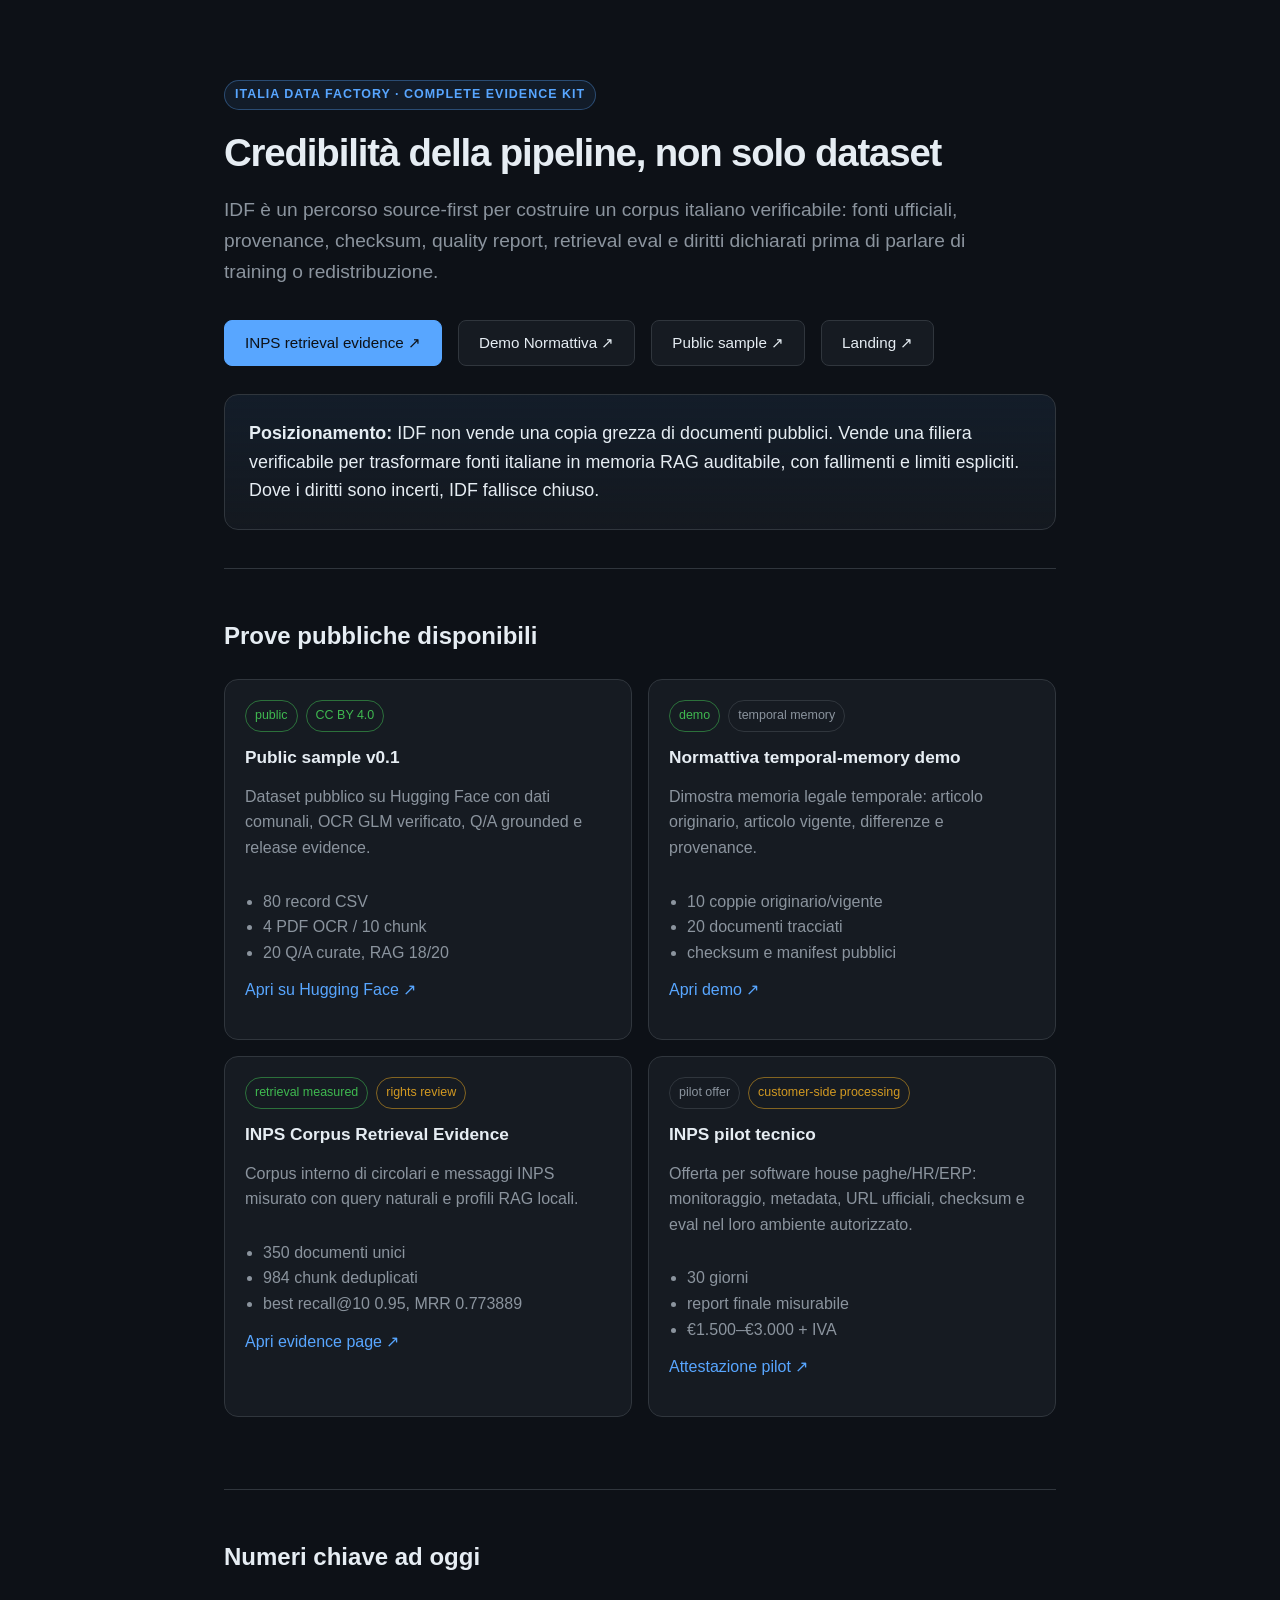
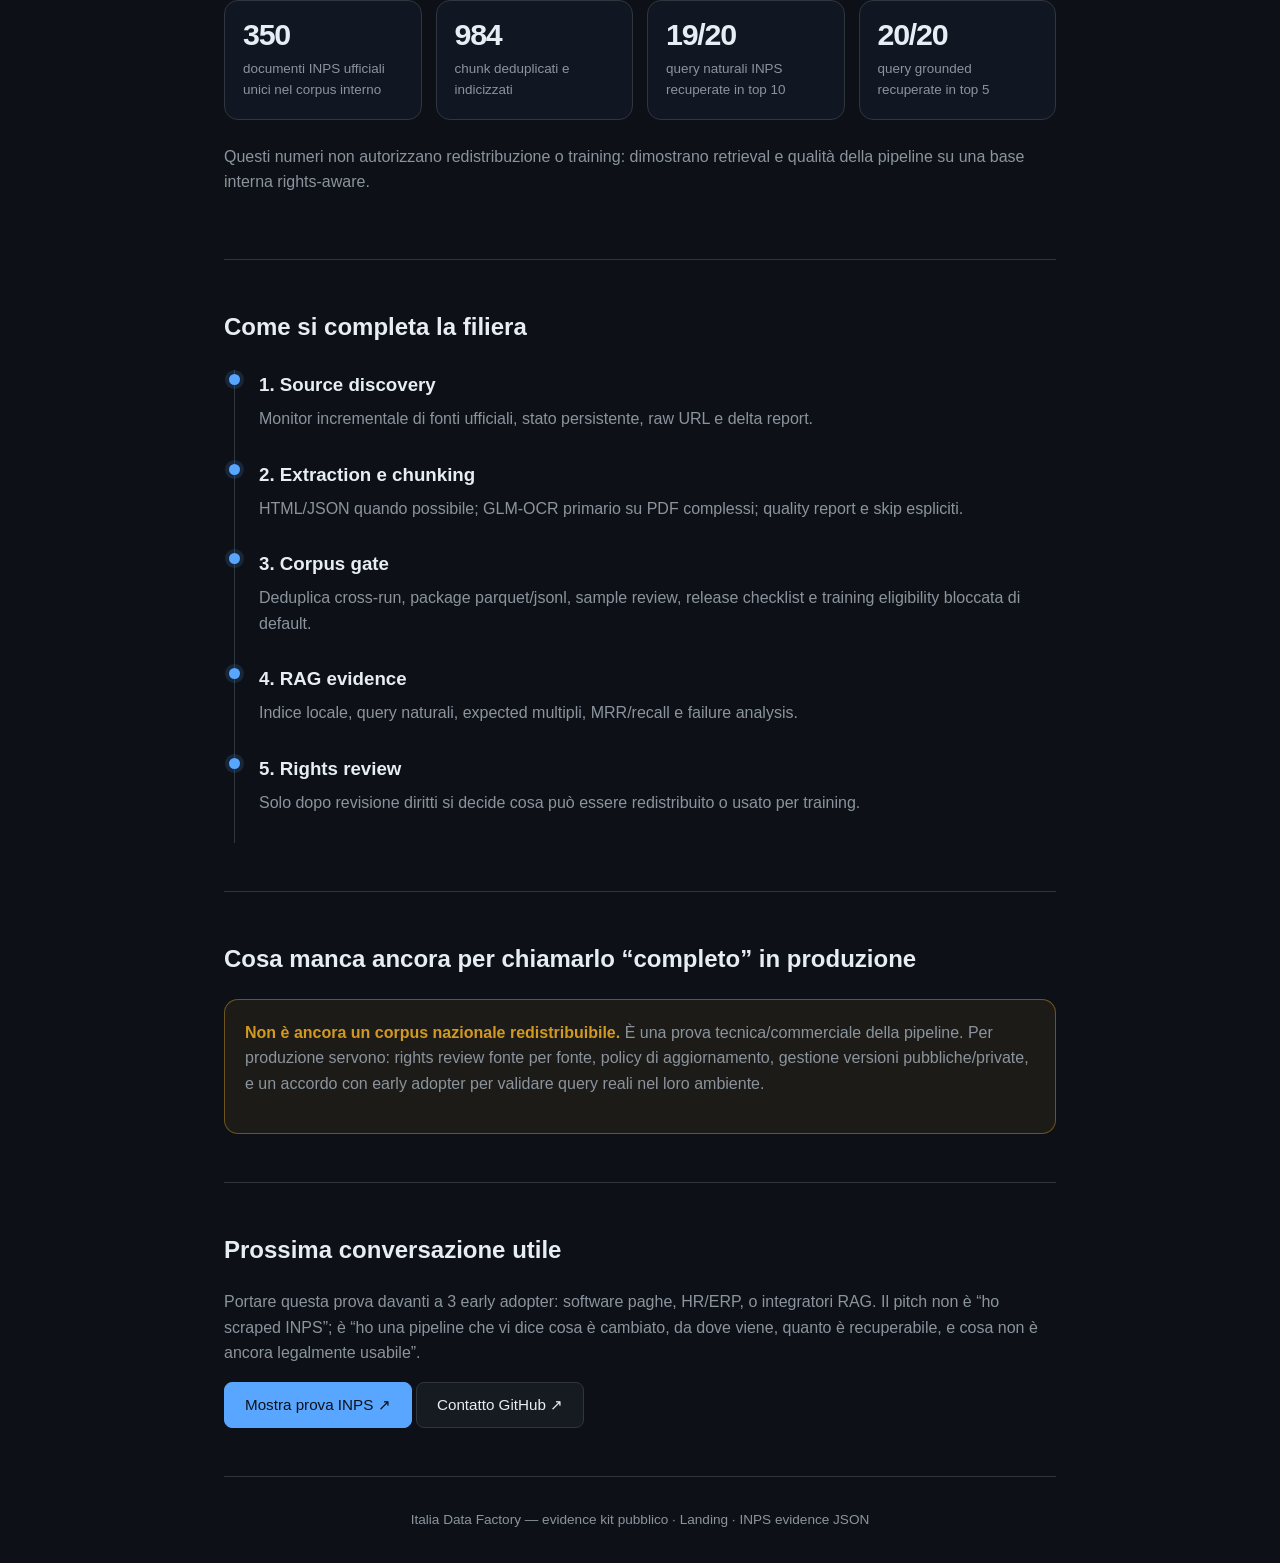
==== evidence-kit.html @ 3e31ec1d "Add complete IDF evidence kit" ====
<!DOCTYPE html>
<html lang="it">
<head>
  <meta charset="UTF-8">
  <meta name="viewport" content="width=device-width, initial-scale=1.0">
  <title>IDF — Evidence Kit</title>
  <meta name="description" content="Evidence kit pubblico di Italia Data Factory: public sample, demo Normattiva, corpus INPS retrieval, diritti e pilot commerciale.">
  <link rel="icon" href="logo.png">
  <link rel="stylesheet" href="assets/style.css">
  <style>
    .hero { text-align: left; padding-bottom: 38px; }
    .hero img { display: none; }
    .hero .tagline { margin-left: 0; max-width: 790px; }
    .hero .links { justify-content: flex-start; }
    .eyebrow { color: var(--accent); font-weight: 750; letter-spacing: .08em; text-transform: uppercase; font-size: .78rem; margin-bottom: 12px; }
    .statement { font-size: 1.12rem; color: var(--text); background: linear-gradient(180deg, rgba(88,166,255,.08), rgba(22,27,34,.76)); border: 1px solid var(--border); border-radius: 14px; padding: 24px; margin-top: 28px; }
    .evidence-grid { display: grid; grid-template-columns: repeat(2, 1fr); gap: 16px; margin: 24px 0; }
    .evidence-card { background: var(--surface); border: 1px solid var(--border); border-radius: 14px; padding: 20px; display: flex; flex-direction: column; gap: 12px; }
    .evidence-card h3 { font-size: 1.08rem; margin: 0; }
    .evidence-card p, .evidence-card li { color: var(--text-muted); }
    .evidence-card ul { padding-left: 18px; margin: 0; }
    .evidence-card a { color: var(--accent); text-decoration: none; }
    .evidence-card a:hover { text-decoration: underline; }
    .pill-row { display: flex; gap: 8px; flex-wrap: wrap; }
    .pill { border: 1px solid var(--border); border-radius: 999px; padding: 5px 9px; color: var(--text-muted); font-size: .78rem; }
    .pill.good { border-color: rgba(63,185,80,.55); color: var(--green); }
    .pill.warn { border-color: rgba(210,153,34,.58); color: var(--orange); }
    .metric-band { display: grid; grid-template-columns: repeat(4, 1fr); gap: 14px; margin: 24px 0; }
    .mini-metric { border: 1px solid var(--border); border-radius: 14px; padding: 18px; background: #101722; }
    .mini-metric .value { font-size: 1.9rem; line-height: 1; color: var(--text); font-weight: 760; letter-spacing: -.04em; }
    .mini-metric .label { margin-top: 8px; color: var(--text-muted); font-size: .84rem; }
    .timeline { border-left: 1px solid var(--border); margin: 24px 0 0 10px; }
    .step { position: relative; padding: 0 0 28px 24px; }
    .step::before { content: ''; position: absolute; left: -6px; top: 4px; width: 11px; height: 11px; border-radius: 50%; background: var(--accent); box-shadow: 0 0 0 4px rgba(88,166,255,.14); }
    .step h3 { margin: 0 0 6px; }
    .step p { color: var(--text-muted); margin: 0; }
    .warning { background: rgba(210,153,34,.08); border: 1px solid rgba(210,153,34,.45); border-radius: 14px; padding: 20px; color: var(--text-muted); }
    .warning strong { color: var(--orange); }
    @media (max-width: 820px) { .evidence-grid, .metric-band { grid-template-columns: 1fr 1fr; } }
    @media (max-width: 560px) { .evidence-grid, .metric-band { grid-template-columns: 1fr; } }
  </style>
</head>
<body>
<div class="container">
  <header class="hero">
    <p class="eyebrow">Italia Data Factory · complete evidence kit</p>
    <h1>Credibilità della pipeline, non solo dataset</h1>
    <p class="tagline">IDF è un percorso source-first per costruire un corpus italiano verificabile: fonti ufficiali, provenance, checksum, quality report, retrieval eval e diritti dichiarati prima di parlare di training o redistribuzione.</p>
    <div class="links">
      <a class="btn btn-primary" href="inps-corpus-retrieval-evidence.html">INPS retrieval evidence ↗</a>
      <a class="btn" href="legal-memory-demo/">Demo Normattiva ↗</a>
      <a class="btn" href="https://huggingface.co/datasets/ceccofar/idf-v0.1-public-sample">Public sample ↗</a>
      <a class="btn" href="index.html">Landing ↗</a>
    </div>
    <div class="statement">
      <strong>Posizionamento:</strong> IDF non vende una copia grezza di documenti pubblici. Vende una filiera verificabile per trasformare fonti italiane in memoria RAG auditabile, con fallimenti e limiti espliciti. Dove i diritti sono incerti, IDF fallisce chiuso.
    </div>
  </header>

  <main>
    <section>
      <h2>Prove pubbliche disponibili</h2>
      <div class="evidence-grid">
        <article class="evidence-card">
          <div class="pill-row"><span class="pill good">public</span><span class="pill good">CC BY 4.0</span></div>
          <h3>Public sample v0.1</h3>
          <p>Dataset pubblico su Hugging Face con dati comunali, OCR GLM verificato, Q/A grounded e release evidence.</p>
          <ul>
            <li>80 record CSV</li>
            <li>4 PDF OCR / 10 chunk</li>
            <li>20 Q/A curate, RAG 18/20</li>
          </ul>
          <p><a href="https://huggingface.co/datasets/ceccofar/idf-v0.1-public-sample">Apri su Hugging Face ↗</a></p>
        </article>
        <article class="evidence-card">
          <div class="pill-row"><span class="pill good">demo</span><span class="pill">temporal memory</span></div>
          <h3>Normattiva temporal-memory demo</h3>
          <p>Dimostra memoria legale temporale: articolo originario, articolo vigente, differenze e provenance.</p>
          <ul>
            <li>10 coppie originario/vigente</li>
            <li>20 documenti tracciati</li>
            <li>checksum e manifest pubblici</li>
          </ul>
          <p><a href="legal-memory-demo/">Apri demo ↗</a></p>
        </article>
        <article class="evidence-card">
          <div class="pill-row"><span class="pill good">retrieval measured</span><span class="pill warn">rights review</span></div>
          <h3>INPS Corpus Retrieval Evidence</h3>
          <p>Corpus interno di circolari e messaggi INPS misurato con query naturali e profili RAG locali.</p>
          <ul>
            <li>350 documenti unici</li>
            <li>984 chunk deduplicati</li>
            <li>best recall@10 0.95, MRR 0.773889</li>
          </ul>
          <p><a href="inps-corpus-retrieval-evidence.html">Apri evidence page ↗</a></p>
        </article>
        <article class="evidence-card">
          <div class="pill-row"><span class="pill">pilot offer</span><span class="pill warn">customer-side processing</span></div>
          <h3>INPS pilot tecnico</h3>
          <p>Offerta per software house paghe/HR/ERP: monitoraggio, metadata, URL ufficiali, checksum e eval nel loro ambiente autorizzato.</p>
          <ul>
            <li>30 giorni</li>
            <li>report finale misurabile</li>
            <li>€1.500–€3.000 + IVA</li>
          </ul>
          <p><a href="inps-pilot-evidence.html">Attestazione pilot ↗</a></p>
        </article>
      </div>
    </section>

    <section>
      <h2>Numeri chiave ad oggi</h2>
      <div class="metric-band">
        <div class="mini-metric"><div class="value">350</div><div class="label">documenti INPS ufficiali unici nel corpus interno</div></div>
        <div class="mini-metric"><div class="value">984</div><div class="label">chunk deduplicati e indicizzati</div></div>
        <div class="mini-metric"><div class="value">19/20</div><div class="label">query naturali INPS recuperate in top 10</div></div>
        <div class="mini-metric"><div class="value">20/20</div><div class="label">query grounded recuperate in top 5</div></div>
      </div>
      <p class="small-note">Questi numeri non autorizzano redistribuzione o training: dimostrano retrieval e qualità della pipeline su una base interna rights-aware.</p>
    </section>

    <section>
      <h2>Come si completa la filiera</h2>
      <div class="timeline">
        <div class="step"><h3>1. Source discovery</h3><p>Monitor incrementale di fonti ufficiali, stato persistente, raw URL e delta report.</p></div>
        <div class="step"><h3>2. Extraction e chunking</h3><p>HTML/JSON quando possibile; GLM-OCR primario su PDF complessi; quality report e skip espliciti.</p></div>
        <div class="step"><h3>3. Corpus gate</h3><p>Deduplica cross-run, package parquet/jsonl, sample review, release checklist e training eligibility bloccata di default.</p></div>
        <div class="step"><h3>4. RAG evidence</h3><p>Indice locale, query naturali, expected multipli, MRR/recall e failure analysis.</p></div>
        <div class="step"><h3>5. Rights review</h3><p>Solo dopo revisione diritti si decide cosa può essere redistribuito o usato per training.</p></div>
      </div>
    </section>

    <section>
      <h2>Cosa manca ancora per chiamarlo “completo” in produzione</h2>
      <div class="warning">
        <p><strong>Non è ancora un corpus nazionale redistribuibile.</strong> È una prova tecnica/commerciale della pipeline. Per produzione servono: rights review fonte per fonte, policy di aggiornamento, gestione versioni pubbliche/private, e un accordo con early adopter per validare query reali nel loro ambiente.</p>
      </div>
    </section>

    <section>
      <h2>Prossima conversazione utile</h2>
      <p>Portare questa prova davanti a 3 early adopter: software paghe, HR/ERP, o integratori RAG. Il pitch non è “ho scraped INPS”; è “ho una pipeline che vi dice cosa è cambiato, da dove viene, quanto è recuperabile, e cosa non è ancora legalmente usabile”.</p>
      <div class="links">
        <a class="btn btn-primary" href="inps-corpus-retrieval-evidence.html">Mostra prova INPS ↗</a>
        <a class="btn" href="https://github.com/francescofaraone">Contatto GitHub ↗</a>
      </div>
    </section>
  </main>

  <footer>
    <p>Italia Data Factory — evidence kit pubblico · <a href="index.html">Landing</a> · <a href="inps-corpus-retrieval-evidence.json">INPS evidence JSON</a></p>
  </footer>
</div>
</body>
</html>
---- assets/style.css ----
:root {
  --bg: #0d1117;
  --surface: #161b22;
  --border: #30363d;
  --text: #e6edf3;
  --text-muted: #8b949e;
  --accent: #58a6ff;
  --accent-hover: #79c0ff;
  --green: #3fb950;
  --orange: #d29922;
  --radius: 8px;
  --max-width: 880px;
}

* { margin: 0; padding: 0; box-sizing: border-box; }

body {
  font-family: -apple-system, BlinkMacSystemFont, 'Segoe UI', Helvetica, Arial, sans-serif;
  background: var(--bg);
  color: var(--text);
  line-height: 1.6;
  -webkit-font-smoothing: antialiased;
}

.container {
  max-width: var(--max-width);
  margin: 0 auto;
  padding: 0 24px;
}

/* Hero */
.hero {
  padding: 80px 0 60px;
  text-align: center;
}

.hero img {
  width: 96px;
  height: 96px;
  border-radius: 50%;
  border: 2px solid var(--border);
  margin-bottom: 24px;
}

.hero h1 {
  font-size: 2.4rem;
  font-weight: 700;
  letter-spacing: -0.03em;
  margin-bottom: 12px;
}

.eyebrow {
  display: inline-block;
  margin-bottom: 12px;
  padding: 4px 10px;
  border: 1px solid rgba(88, 166, 255, 0.35);
  border-radius: 999px;
  color: var(--accent);
  background: rgba(88, 166, 255, 0.08);
  font-size: 0.78rem;
  font-weight: 700;
  letter-spacing: 0.08em;
  text-transform: uppercase;
}

.hero .tagline {
  font-size: 1.2rem;
  color: var(--text-muted);
  max-width: 620px;
  margin: 0 auto 32px;
}

.hero .links {
  display: flex;
  gap: 16px;
  justify-content: center;
  flex-wrap: wrap;
}

.btn {
  display: inline-flex;
  align-items: center;
  gap: 8px;
  padding: 10px 20px;
  border-radius: var(--radius);
  border: 1px solid var(--border);
  background: var(--surface);
  color: var(--text);
  text-decoration: none;
  font-size: 0.95rem;
  font-weight: 500;
  transition: border-color 0.2s, color 0.2s;
}

.btn:hover {
  border-color: var(--accent);
  color: var(--accent);
}

.btn-primary {
  background: var(--accent);
  color: #0d1117;
  border-color: var(--accent);
}

.btn-primary:hover {
  background: var(--accent-hover);
  color: #0d1117;
  border-color: var(--accent-hover);
}

/* Sections */
section {
  padding: 48px 0;
  border-top: 1px solid var(--border);
}

section h2 {
  font-size: 1.5rem;
  font-weight: 600;
  margin-bottom: 20px;
}

section p {
  color: var(--text-muted);
  margin-bottom: 16px;
}

/* Problem */
.problem {
  background: var(--surface);
  border-radius: var(--radius);
  padding: 24px;
  margin-bottom: 16px;
}

.problem p {
  color: var(--text);
  margin-bottom: 0;
}

/* Numbers */
.metrics {
  display: grid;
  grid-template-columns: repeat(auto-fit, minmax(140px, 1fr));
  gap: 16px;
  margin: 24px 0;
}

.metric {
  background: var(--surface);
  border: 1px solid var(--border);
  border-radius: var(--radius);
  padding: 20px;
  text-align: center;
}

.metric .value {
  font-size: 1.8rem;
  font-weight: 700;
  color: var(--accent);
}

.metric .label {
  font-size: 0.85rem;
  color: var(--text-muted);
  margin-top: 4px;
}

/* Feature list */
.features {
  list-style: none;
  display: grid;
  gap: 12px;
}

.features li {
  background: var(--surface);
  border: 1px solid var(--border);
  border-radius: var(--radius);
  padding: 16px 20px;
  display: flex;
  align-items: flex-start;
  gap: 12px;
}

.features li::before {
  content: "\2713";
  color: var(--green);
  font-weight: 700;
  flex-shrink: 0;
}

/* Living source cards */
.source-grid {
  display: grid;
  grid-template-columns: repeat(auto-fit, minmax(260px, 1fr));
  gap: 16px;
  margin: 24px 0;
}

.source-card {
  position: relative;
  background: linear-gradient(180deg, rgba(88, 166, 255, 0.08), rgba(22, 27, 34, 0.95));
  border: 1px solid var(--border);
  border-radius: var(--radius);
  padding: 22px;
}

.source-card.ready {
  border-color: rgba(63, 185, 80, 0.45);
}

.source-card h3 {
  font-size: 1.05rem;
  margin: 8px 0 10px;
}

.source-card p {
  margin-bottom: 12px;
}

.source-card ul {
  margin-left: 18px;
  color: var(--text-muted);
  font-size: 0.9rem;
}

.source-card a {
  color: var(--accent);
  text-decoration: none;
}

.source-card a:hover {
  color: var(--accent-hover);
  text-decoration: underline;
}

.source-card .status {
  display: inline-block;
  padding: 3px 8px;
  border-radius: 999px;
  background: rgba(63, 185, 80, 0.13);
  color: var(--green);
  font-size: 0.72rem;
  font-weight: 700;
  text-transform: uppercase;
  letter-spacing: 0.06em;
}

.run-proof {
  background: var(--surface);
  border: 1px solid rgba(88, 166, 255, 0.35);
  border-radius: var(--radius);
  padding: 18px 20px;
  color: var(--text-muted);
}

.run-proof strong {
  color: var(--text);
}

/* Code block */
pre {
  background: var(--surface);
  border: 1px solid var(--border);
  border-radius: var(--radius);
  padding: 16px;
  overflow-x: auto;
  font-size: 0.85rem;
  margin: 16px 0;
}

code {
  font-family: 'SF Mono', 'Fira Code', 'Fira Mono', Menlo, Consolas, monospace;
  color: var(--text);
}

pre code { color: var(--text-muted); }

/* Targets */
.targets {
  display: grid;
  grid-template-columns: repeat(auto-fit, minmax(200px, 1fr));
  gap: 12px;
}

.target-card {
  background: var(--surface);
  border: 1px solid var(--border);
  border-radius: var(--radius);
  padding: 16px;
  font-size: 0.9rem;
  color: var(--text-muted);
}

.target-card strong {
  color: var(--text);
  display: block;
  margin-bottom: 4px;
}

/* Contact */
.contact {
  text-align: center;
  padding: 60px 0;
}

.contact .message {
  font-size: 1.1rem;
  color: var(--text);
  max-width: 580px;
  margin: 0 auto 24px;
  line-height: 1.7;
}

footer {
  border-top: 1px solid var(--border);
  padding: 32px 0;
  text-align: center;
  color: var(--text-muted);
  font-size: 0.85rem;
}

footer a {
  color: var(--text-muted);
  text-decoration: none;
}

footer a:hover { color: var(--accent); }

@media (max-width: 640px) {
  .hero h1 { font-size: 1.8rem; }
  .hero .tagline { font-size: 1rem; }
  .metrics { grid-template-columns: repeat(2, 1fr); }
}
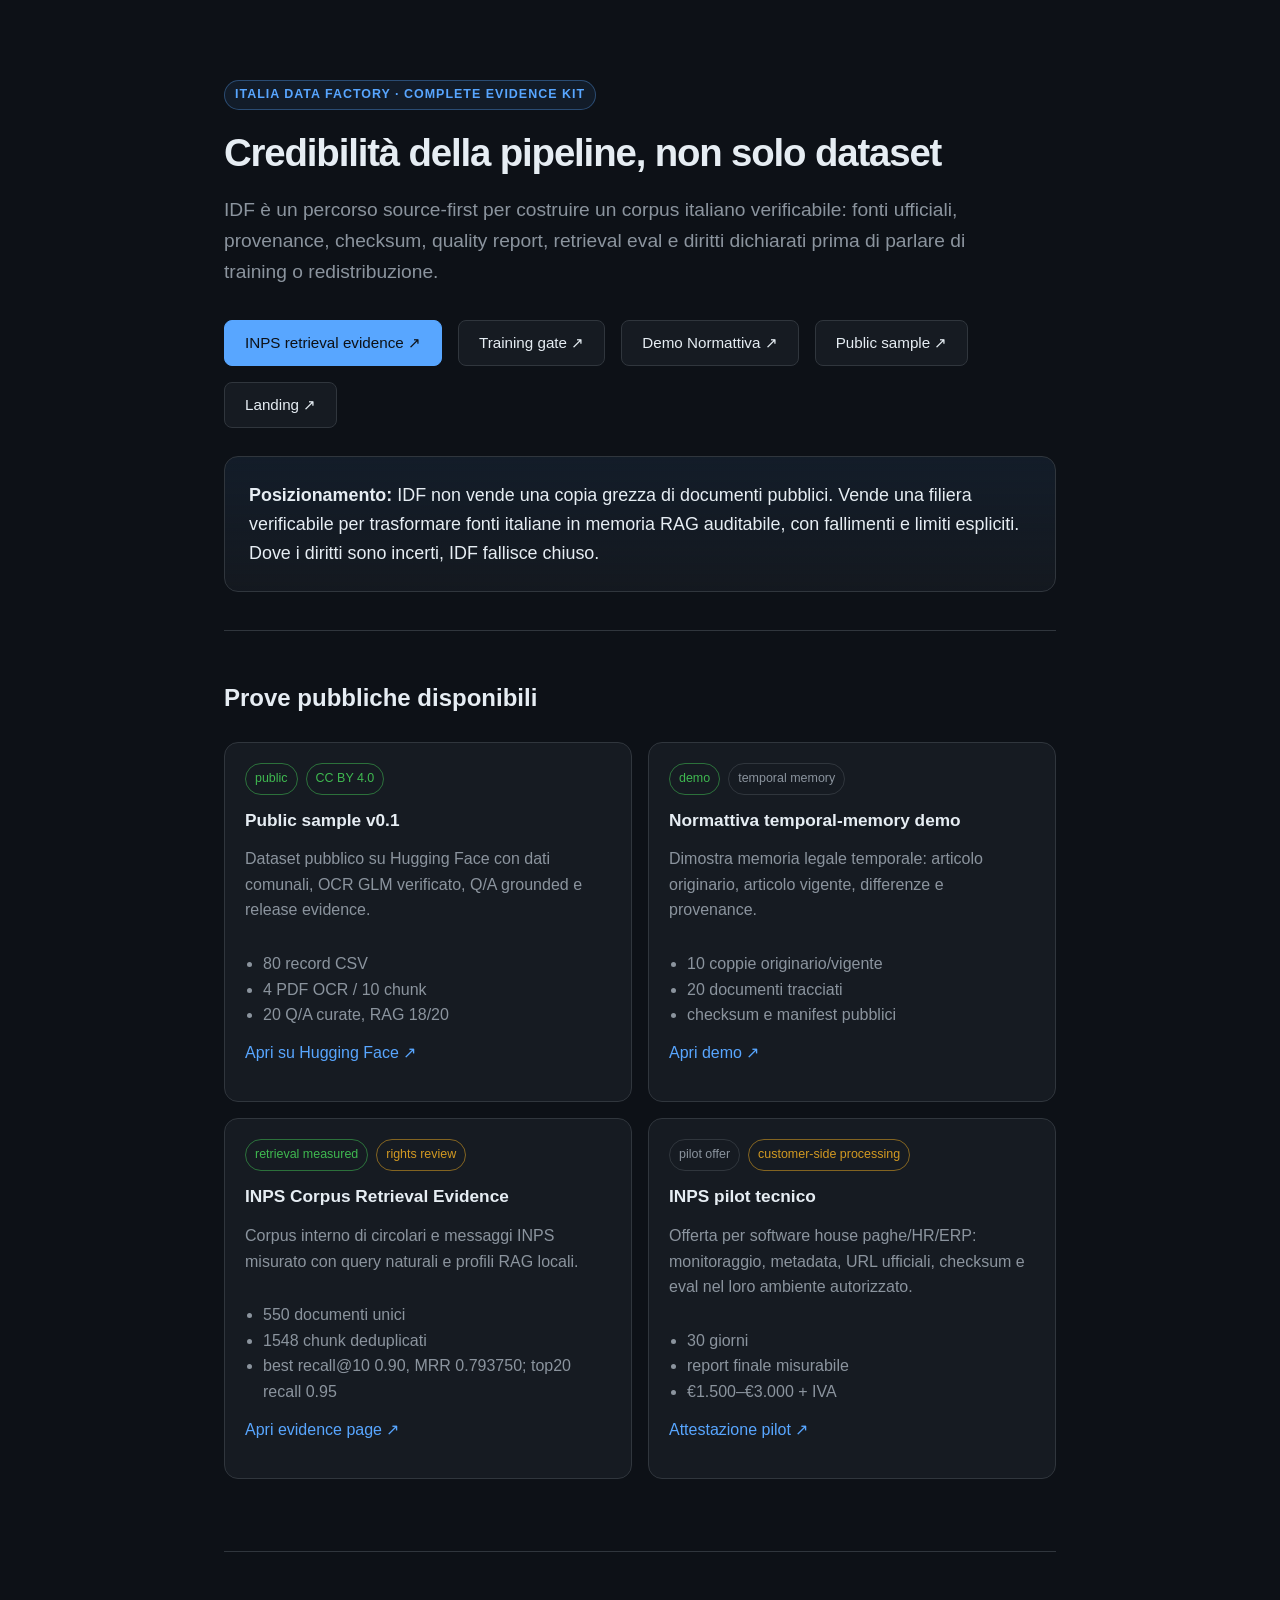
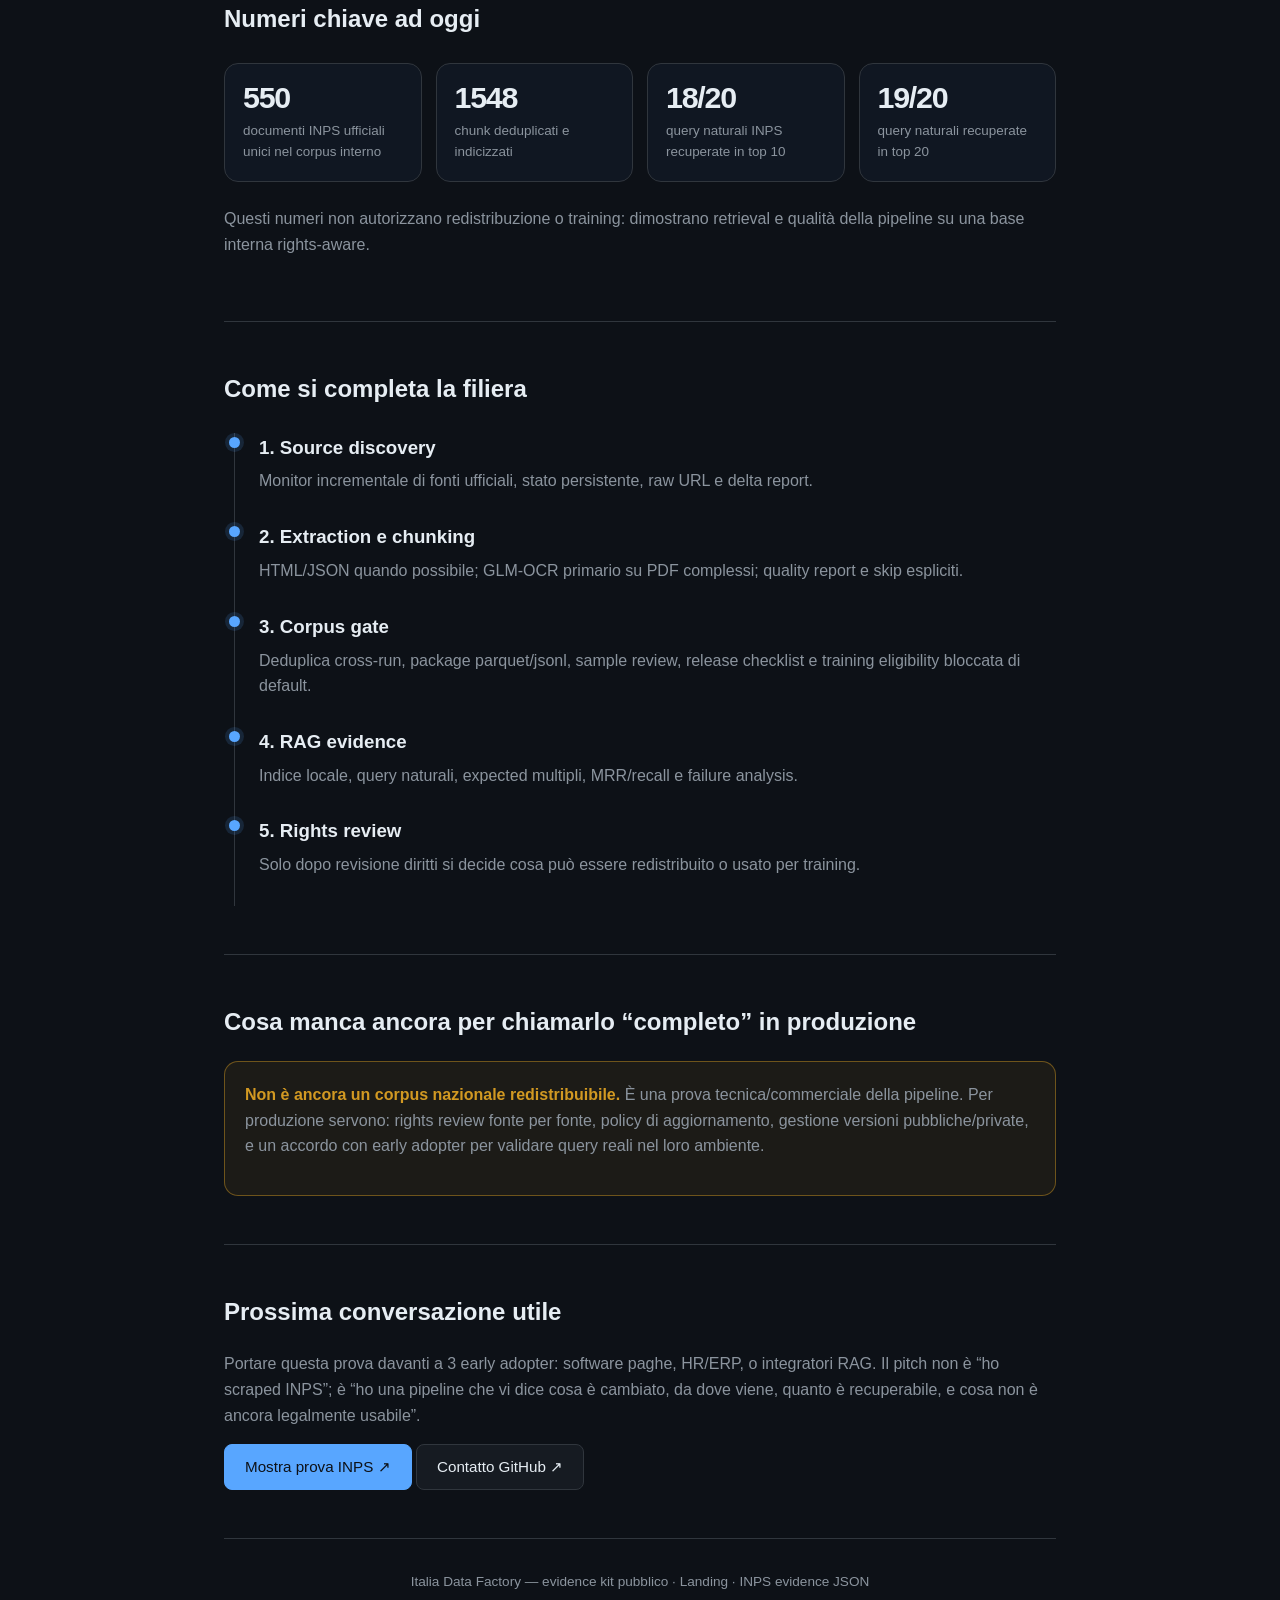
==== commit 5b02cb80: "Update INPS evidence to p50 corpus" ====
--- a/evidence-kit.html
+++ b/evidence-kit.html
@@ -48,6 +48,7 @@
     <p class="tagline">IDF è un percorso source-first per costruire un corpus italiano verificabile: fonti ufficiali, provenance, checksum, quality report, retrieval eval e diritti dichiarati prima di parlare di training o redistribuzione.</p>
     <div class="links">
       <a class="btn btn-primary" href="inps-corpus-retrieval-evidence.html">INPS retrieval evidence ↗</a>
+      <a class="btn" href="training-readiness.html">Training gate ↗</a>
       <a class="btn" href="legal-memory-demo/">Demo Normattiva ↗</a>
       <a class="btn" href="https://huggingface.co/datasets/ceccofar/idf-v0.1-public-sample">Public sample ↗</a>
       <a class="btn" href="index.html">Landing ↗</a>
@@ -88,9 +89,9 @@
           <h3>INPS Corpus Retrieval Evidence</h3>
           <p>Corpus interno di circolari e messaggi INPS misurato con query naturali e profili RAG locali.</p>
           <ul>
-            <li>350 documenti unici</li>
-            <li>984 chunk deduplicati</li>
-            <li>best recall@10 0.95, MRR 0.773889</li>
+            <li>550 documenti unici</li>
+            <li>1548 chunk deduplicati</li>
+            <li>best recall@10 0.90, MRR 0.793750; top20 recall 0.95</li>
           </ul>
           <p><a href="inps-corpus-retrieval-evidence.html">Apri evidence page ↗</a></p>
         </article>
@@ -111,10 +112,10 @@
     <section>
       <h2>Numeri chiave ad oggi</h2>
       <div class="metric-band">
-        <div class="mini-metric"><div class="value">350</div><div class="label">documenti INPS ufficiali unici nel corpus interno</div></div>
-        <div class="mini-metric"><div class="value">984</div><div class="label">chunk deduplicati e indicizzati</div></div>
-        <div class="mini-metric"><div class="value">19/20</div><div class="label">query naturali INPS recuperate in top 10</div></div>
-        <div class="mini-metric"><div class="value">20/20</div><div class="label">query grounded recuperate in top 5</div></div>
+        <div class="mini-metric"><div class="value">550</div><div class="label">documenti INPS ufficiali unici nel corpus interno</div></div>
+        <div class="mini-metric"><div class="value">1548</div><div class="label">chunk deduplicati e indicizzati</div></div>
+        <div class="mini-metric"><div class="value">18/20</div><div class="label">query naturali INPS recuperate in top 10</div></div>
+        <div class="mini-metric"><div class="value">19/20</div><div class="label">query naturali recuperate in top 20</div></div>
       </div>
       <p class="small-note">Questi numeri non autorizzano redistribuzione o training: dimostrano retrieval e qualità della pipeline su una base interna rights-aware.</p>
     </section>
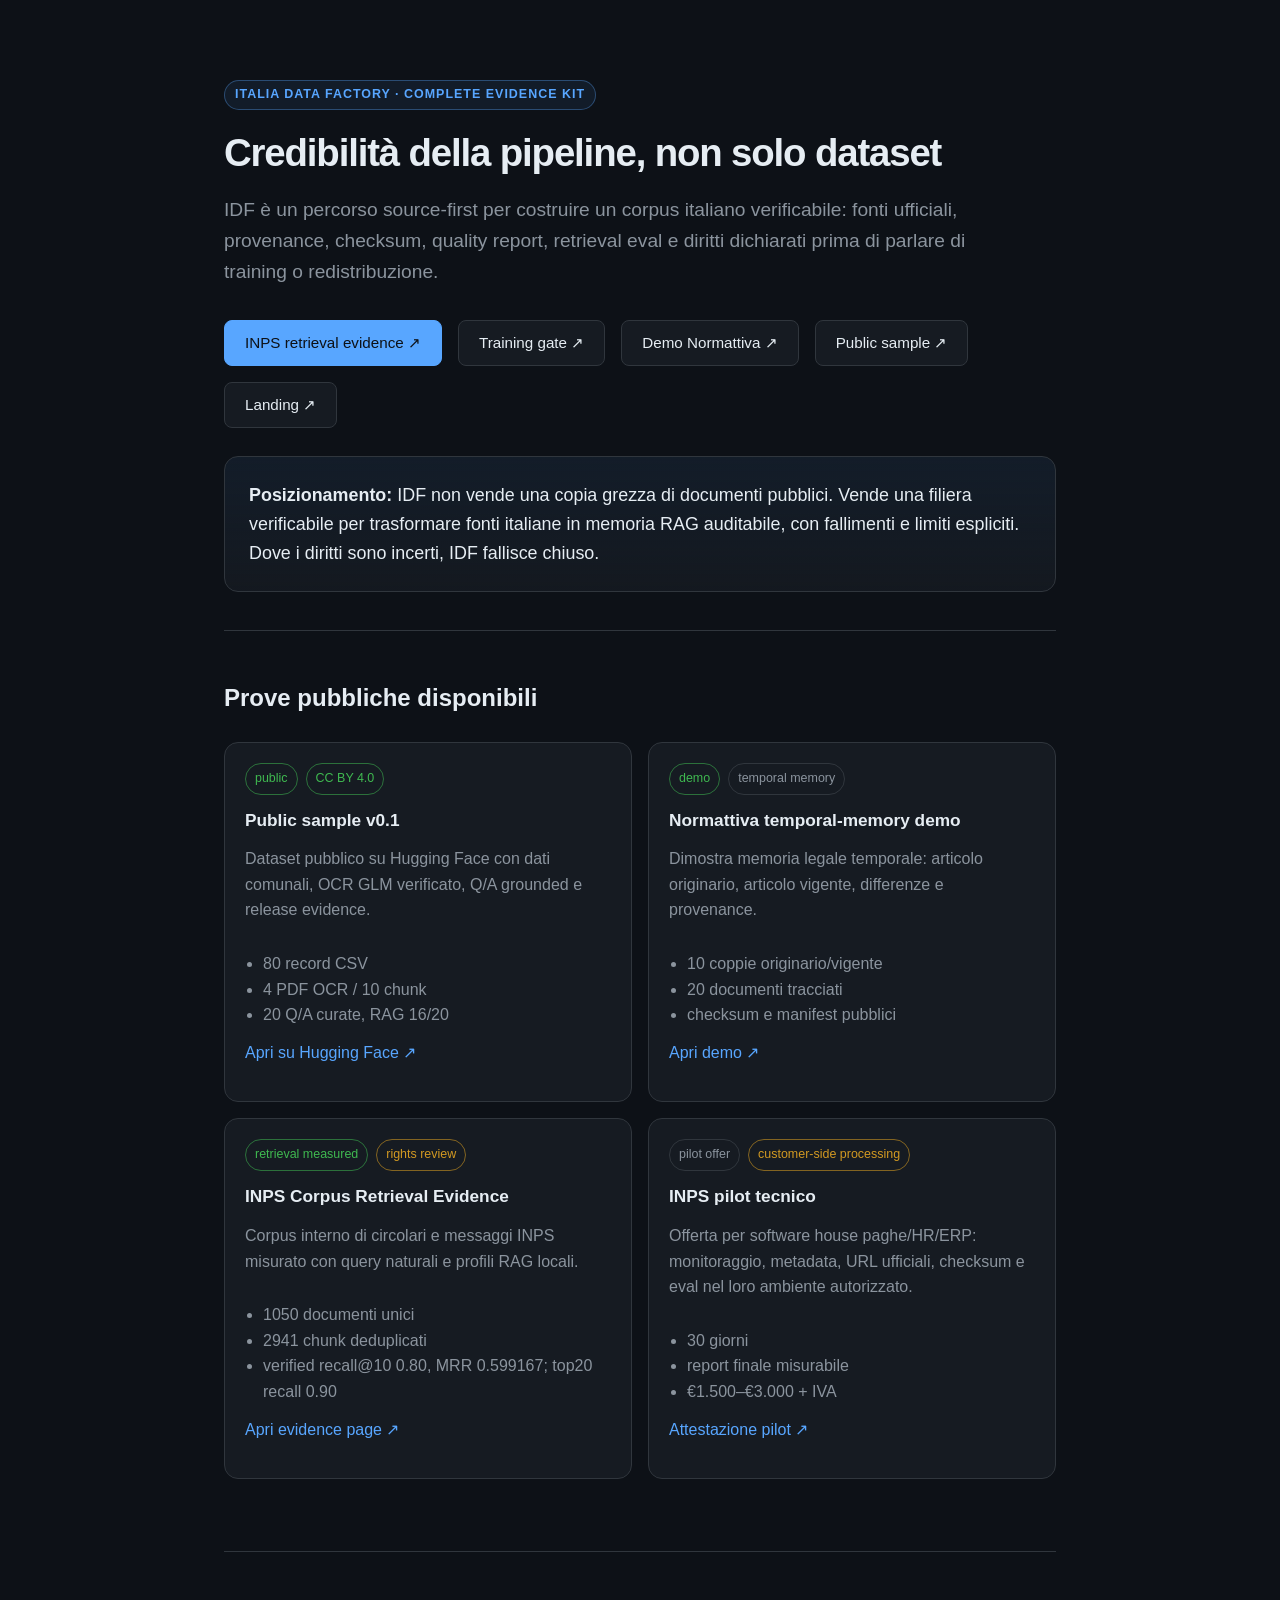
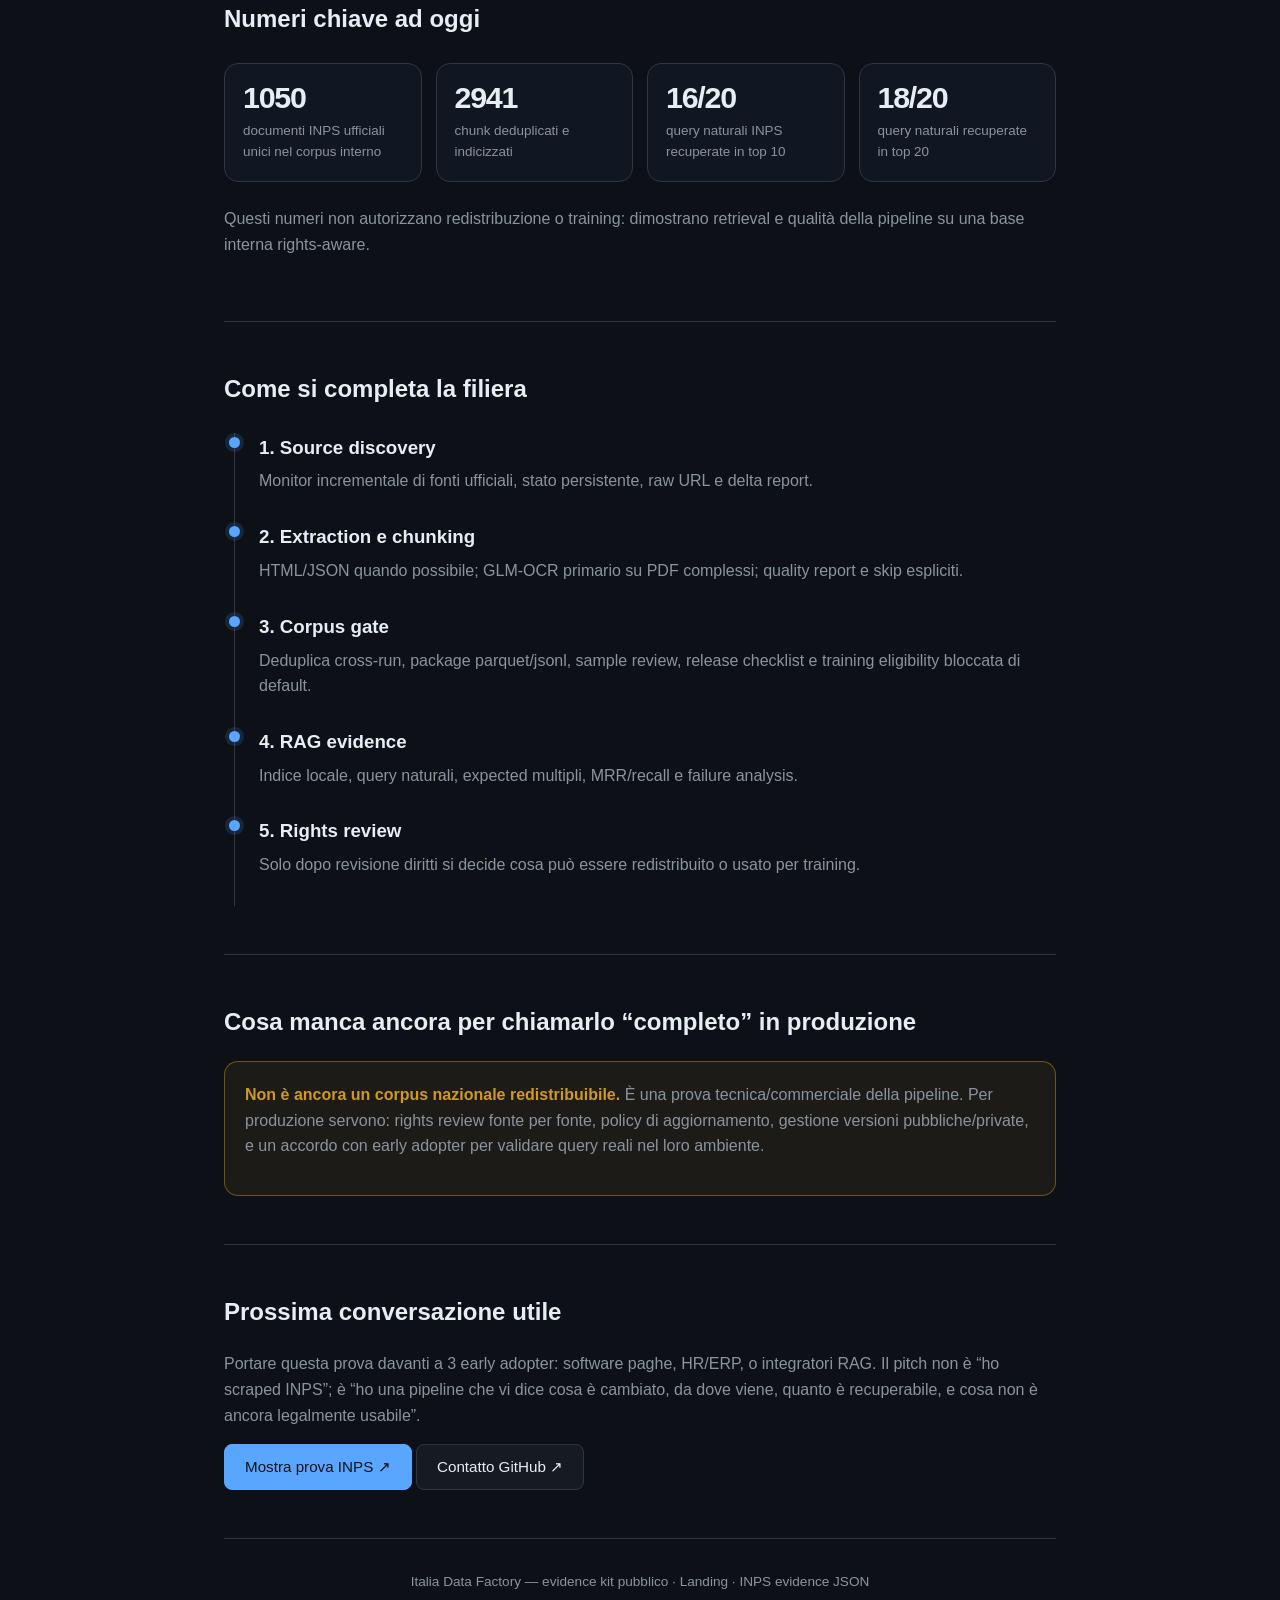
==== commit 8f1454a7: "Update public evidence to p100 corpus" ====
--- a/evidence-kit.html
+++ b/evidence-kit.html
@@ -69,7 +69,7 @@
           <ul>
             <li>80 record CSV</li>
             <li>4 PDF OCR / 10 chunk</li>
-            <li>20 Q/A curate, RAG 18/20</li>
+            <li>20 Q/A curate, RAG 16/20</li>
           </ul>
           <p><a href="https://huggingface.co/datasets/ceccofar/idf-v0.1-public-sample">Apri su Hugging Face ↗</a></p>
         </article>
@@ -89,9 +89,9 @@
           <h3>INPS Corpus Retrieval Evidence</h3>
           <p>Corpus interno di circolari e messaggi INPS misurato con query naturali e profili RAG locali.</p>
           <ul>
-            <li>550 documenti unici</li>
-            <li>1548 chunk deduplicati</li>
-            <li>best recall@10 0.90, MRR 0.793750; top20 recall 0.95</li>
+            <li>1050 documenti unici</li>
+            <li>2941 chunk deduplicati</li>
+            <li>verified recall@10 0.80, MRR 0.599167; top20 recall 0.90</li>
           </ul>
           <p><a href="inps-corpus-retrieval-evidence.html">Apri evidence page ↗</a></p>
         </article>
@@ -112,10 +112,10 @@
     <section>
       <h2>Numeri chiave ad oggi</h2>
       <div class="metric-band">
-        <div class="mini-metric"><div class="value">550</div><div class="label">documenti INPS ufficiali unici nel corpus interno</div></div>
-        <div class="mini-metric"><div class="value">1548</div><div class="label">chunk deduplicati e indicizzati</div></div>
-        <div class="mini-metric"><div class="value">18/20</div><div class="label">query naturali INPS recuperate in top 10</div></div>
-        <div class="mini-metric"><div class="value">19/20</div><div class="label">query naturali recuperate in top 20</div></div>
+        <div class="mini-metric"><div class="value">1050</div><div class="label">documenti INPS ufficiali unici nel corpus interno</div></div>
+        <div class="mini-metric"><div class="value">2941</div><div class="label">chunk deduplicati e indicizzati</div></div>
+        <div class="mini-metric"><div class="value">16/20</div><div class="label">query naturali INPS recuperate in top 10</div></div>
+        <div class="mini-metric"><div class="value">18/20</div><div class="label">query naturali recuperate in top 20</div></div>
       </div>
       <p class="small-note">Questi numeri non autorizzano redistribuzione o training: dimostrano retrieval e qualità della pipeline su una base interna rights-aware.</p>
     </section>
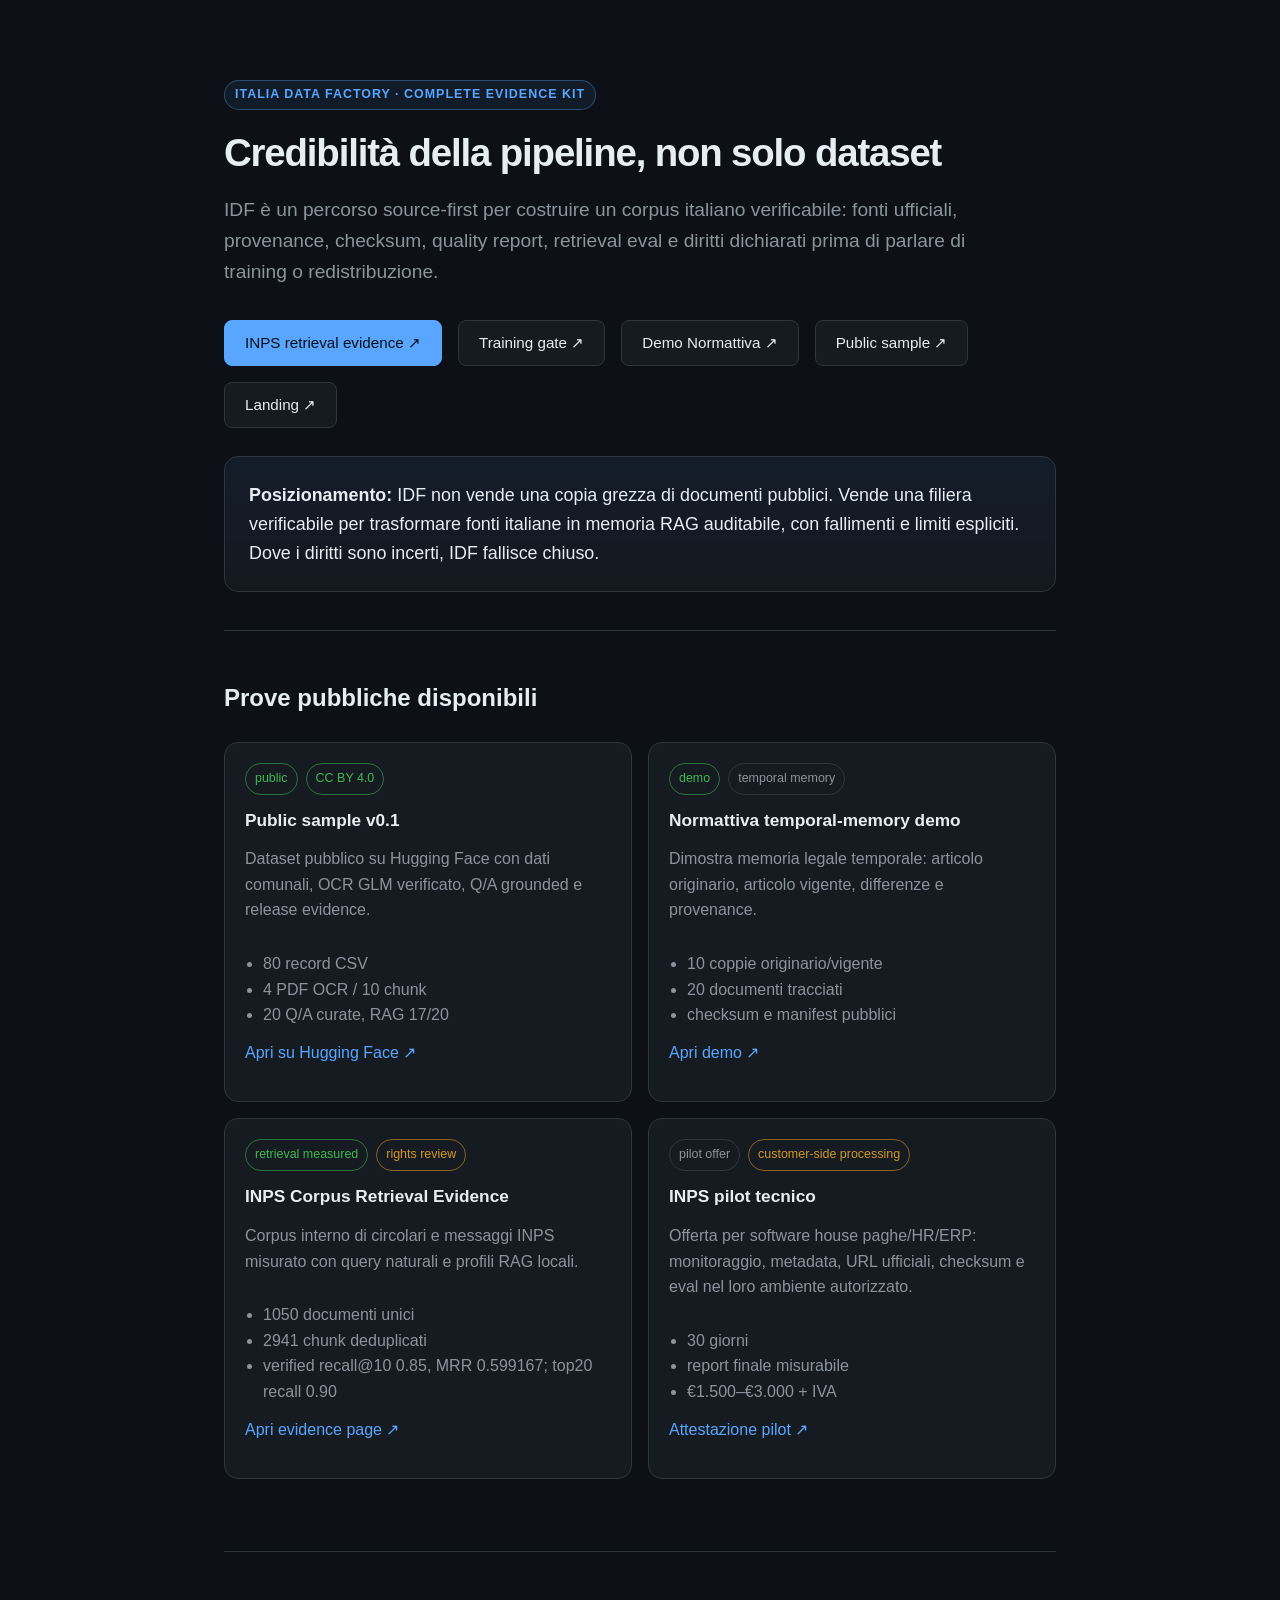
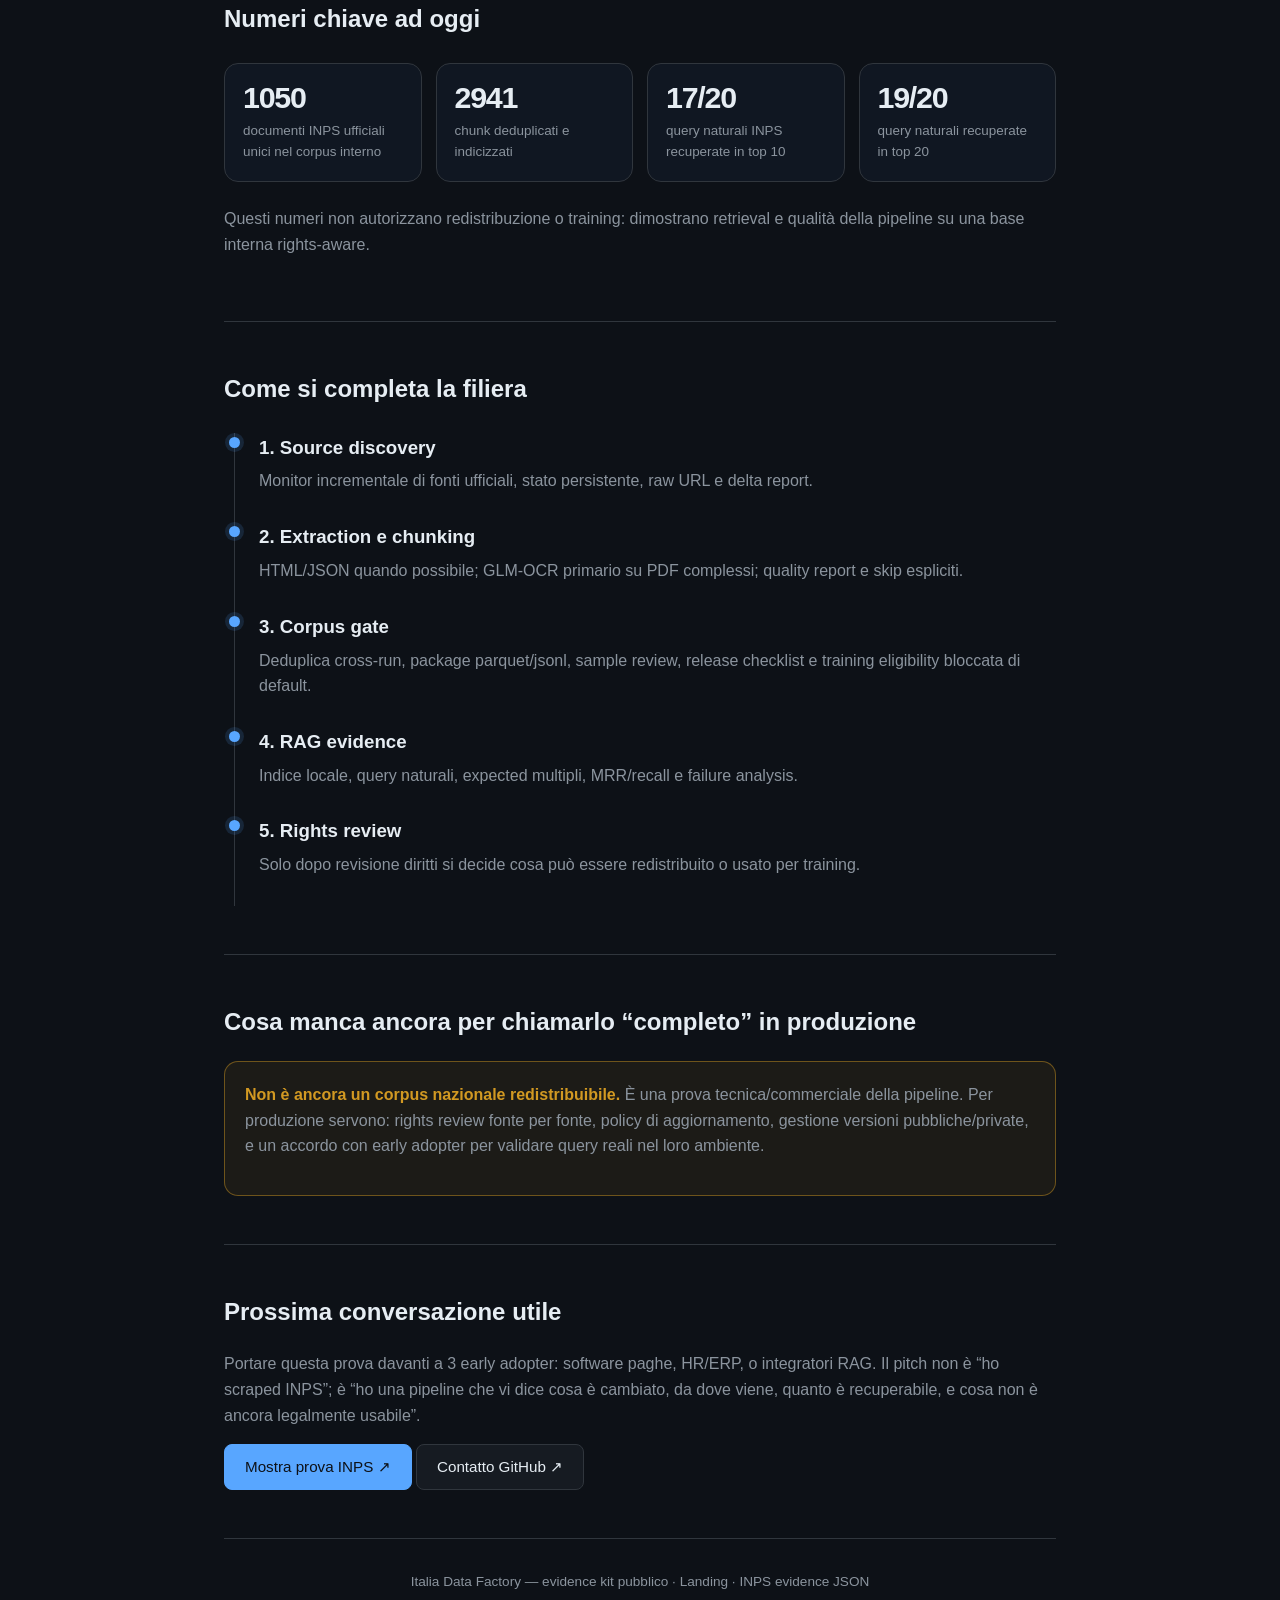
==== commit 5e393074: "Publish semantic p100 retrieval metrics" ====
--- a/evidence-kit.html
+++ b/evidence-kit.html
@@ -69,7 +69,7 @@
           <ul>
             <li>80 record CSV</li>
             <li>4 PDF OCR / 10 chunk</li>
-            <li>20 Q/A curate, RAG 16/20</li>
+            <li>20 Q/A curate, RAG 17/20</li>
           </ul>
           <p><a href="https://huggingface.co/datasets/ceccofar/idf-v0.1-public-sample">Apri su Hugging Face ↗</a></p>
         </article>
@@ -91,7 +91,7 @@
           <ul>
             <li>1050 documenti unici</li>
             <li>2941 chunk deduplicati</li>
-            <li>verified recall@10 0.80, MRR 0.599167; top20 recall 0.90</li>
+            <li>verified recall@10 0.85, MRR 0.599167; top20 recall 0.90</li>
           </ul>
           <p><a href="inps-corpus-retrieval-evidence.html">Apri evidence page ↗</a></p>
         </article>
@@ -114,8 +114,8 @@
       <div class="metric-band">
         <div class="mini-metric"><div class="value">1050</div><div class="label">documenti INPS ufficiali unici nel corpus interno</div></div>
         <div class="mini-metric"><div class="value">2941</div><div class="label">chunk deduplicati e indicizzati</div></div>
-        <div class="mini-metric"><div class="value">16/20</div><div class="label">query naturali INPS recuperate in top 10</div></div>
-        <div class="mini-metric"><div class="value">18/20</div><div class="label">query naturali recuperate in top 20</div></div>
+        <div class="mini-metric"><div class="value">17/20</div><div class="label">query naturali INPS recuperate in top 10</div></div>
+        <div class="mini-metric"><div class="value">19/20</div><div class="label">query naturali recuperate in top 20</div></div>
       </div>
       <p class="small-note">Questi numeri non autorizzano redistribuzione o training: dimostrano retrieval e qualità della pipeline su una base interna rights-aware.</p>
     </section>
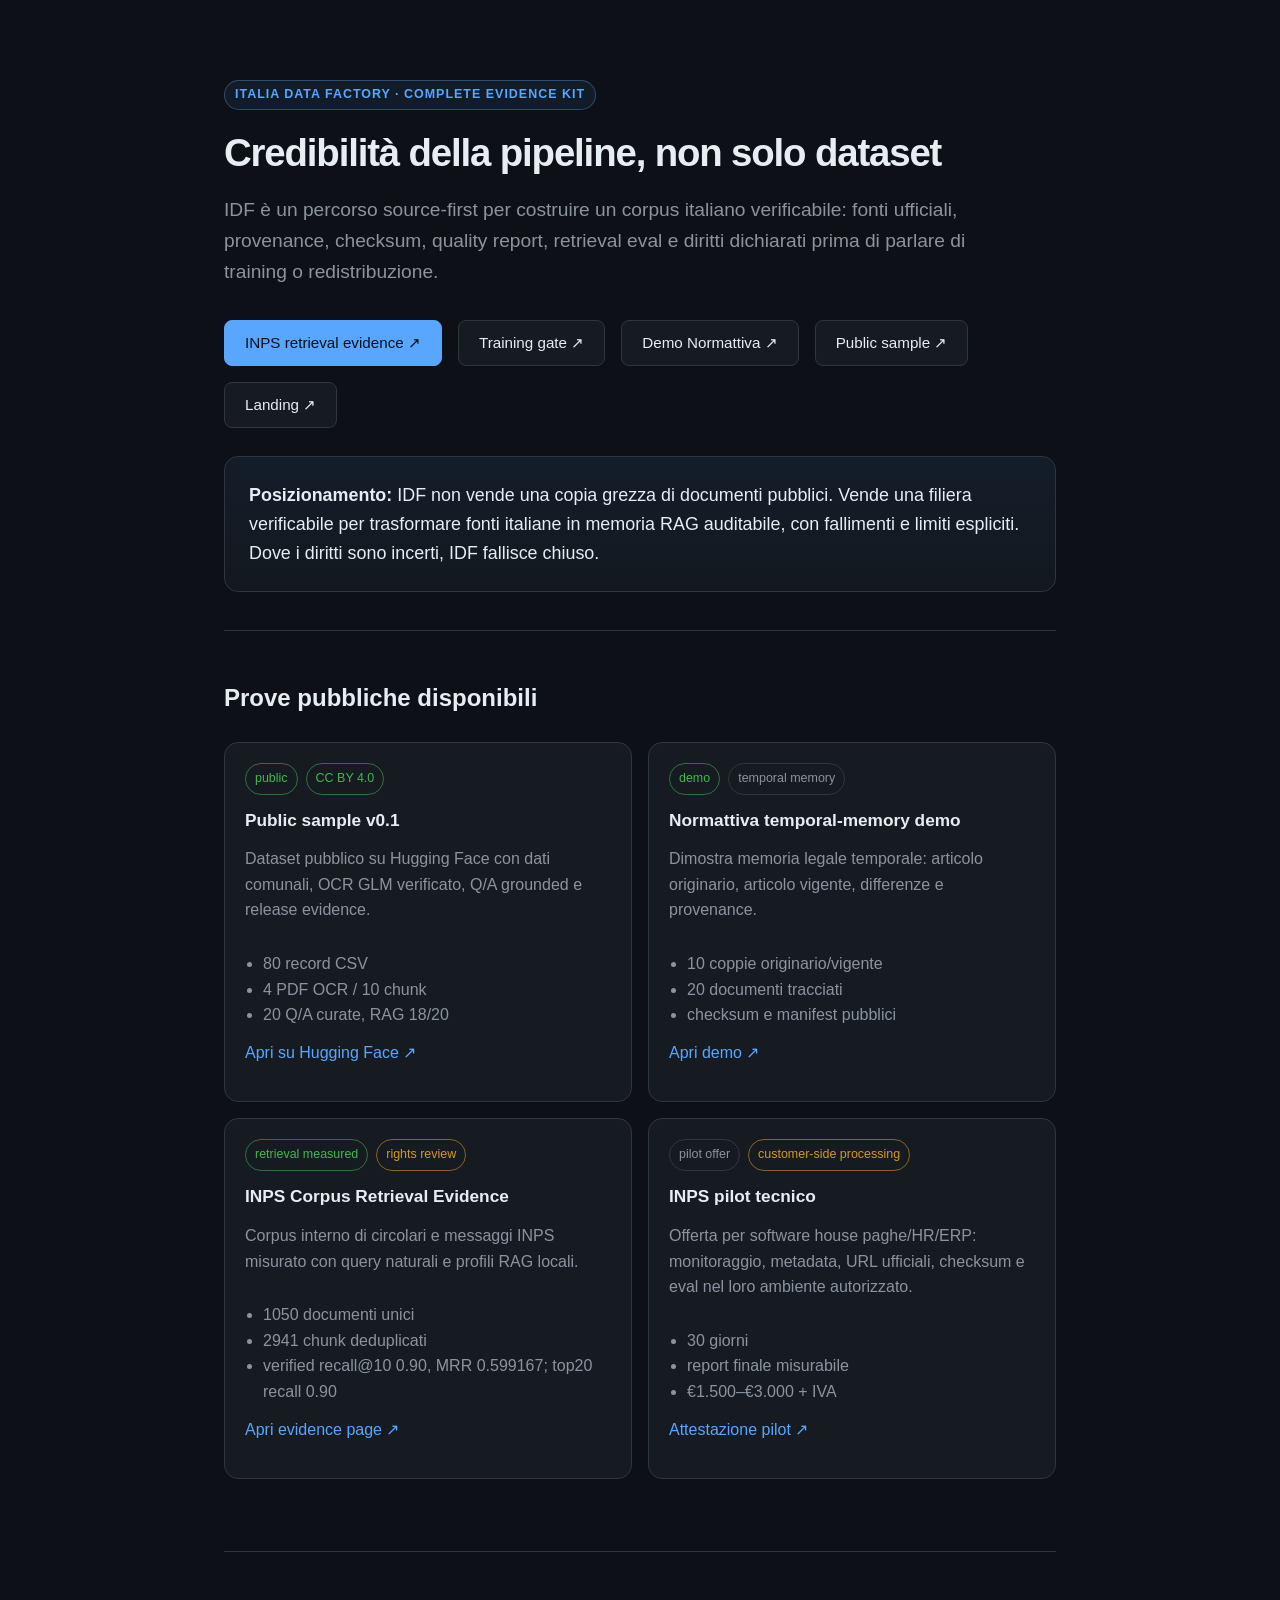
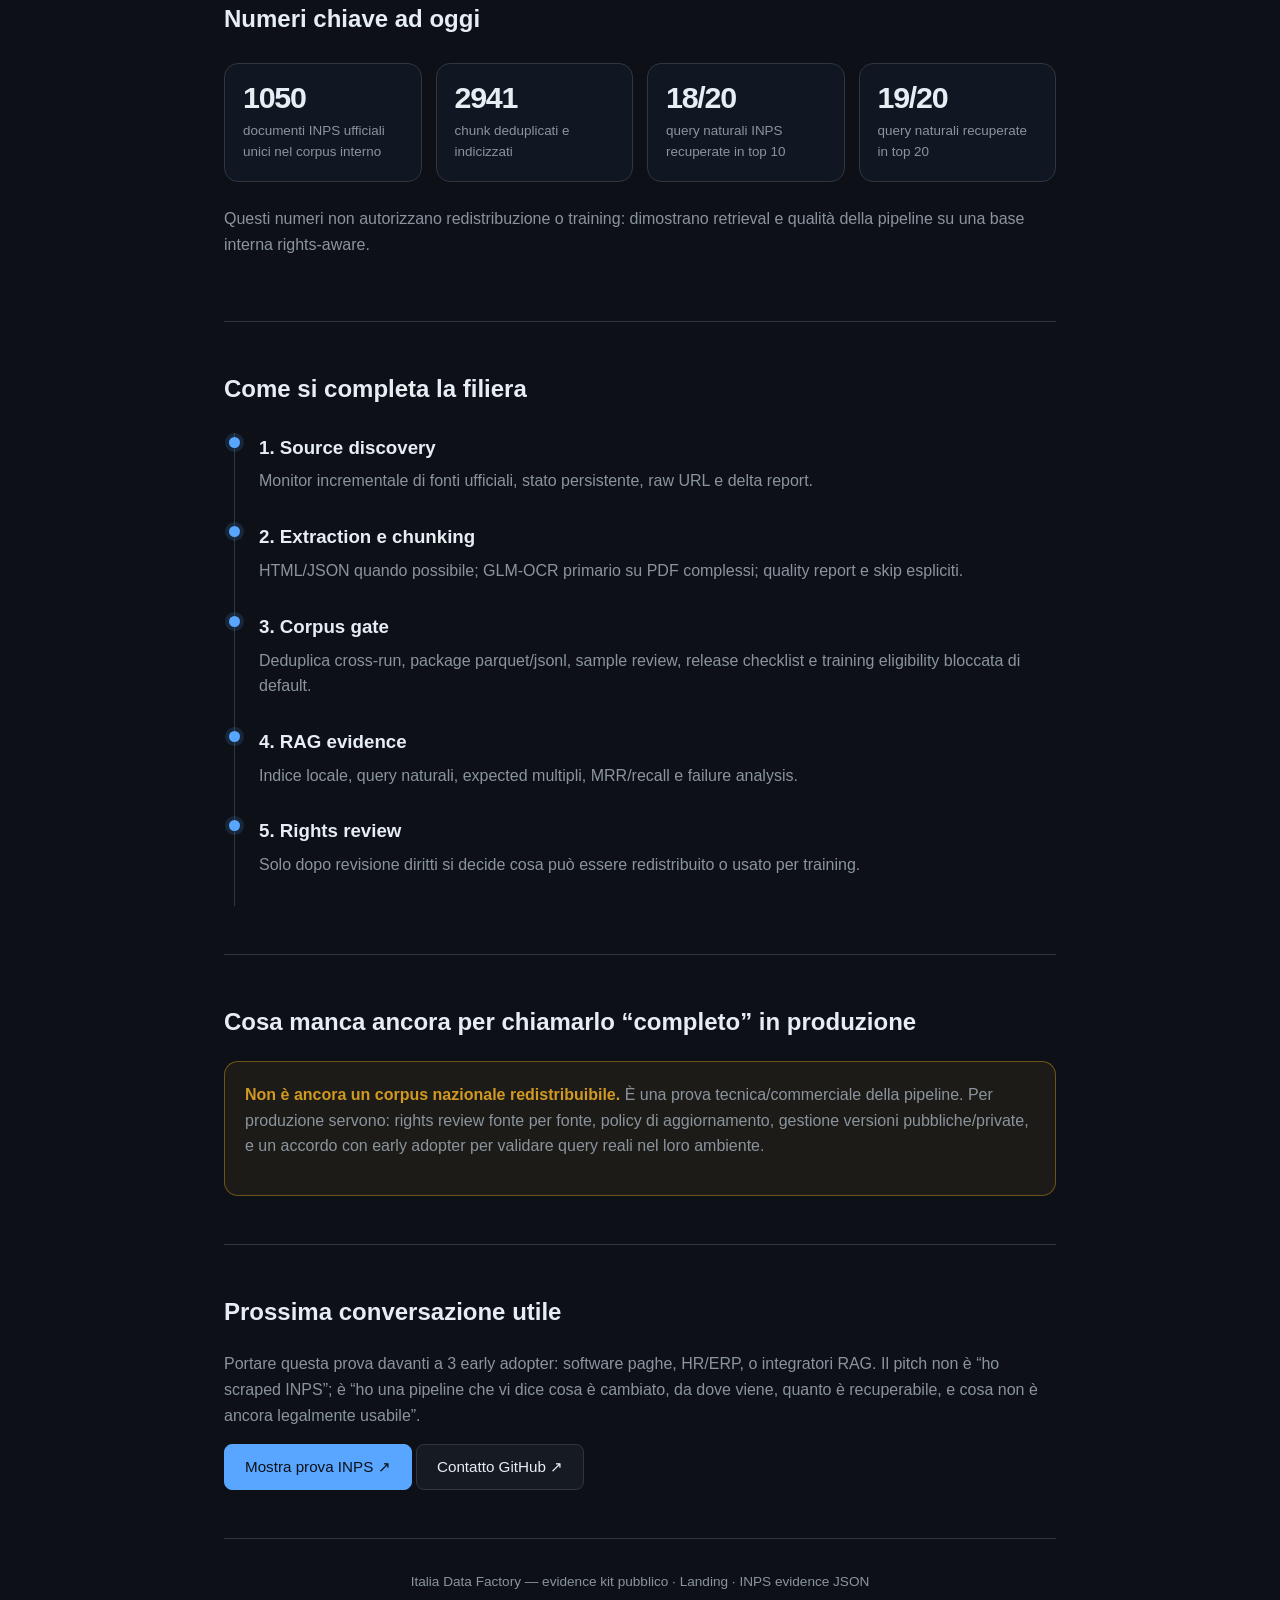
==== commit 88dde6b3: "Publish p100 query expansion evidence" ====
--- a/evidence-kit.html
+++ b/evidence-kit.html
@@ -69,7 +69,7 @@
           <ul>
             <li>80 record CSV</li>
             <li>4 PDF OCR / 10 chunk</li>
-            <li>20 Q/A curate, RAG 17/20</li>
+            <li>20 Q/A curate, RAG 18/20</li>
           </ul>
           <p><a href="https://huggingface.co/datasets/ceccofar/idf-v0.1-public-sample">Apri su Hugging Face ↗</a></p>
         </article>
@@ -91,7 +91,7 @@
           <ul>
             <li>1050 documenti unici</li>
             <li>2941 chunk deduplicati</li>
-            <li>verified recall@10 0.85, MRR 0.599167; top20 recall 0.90</li>
+            <li>verified recall@10 0.90, MRR 0.599167; top20 recall 0.90</li>
           </ul>
           <p><a href="inps-corpus-retrieval-evidence.html">Apri evidence page ↗</a></p>
         </article>
@@ -114,7 +114,7 @@
       <div class="metric-band">
         <div class="mini-metric"><div class="value">1050</div><div class="label">documenti INPS ufficiali unici nel corpus interno</div></div>
         <div class="mini-metric"><div class="value">2941</div><div class="label">chunk deduplicati e indicizzati</div></div>
-        <div class="mini-metric"><div class="value">17/20</div><div class="label">query naturali INPS recuperate in top 10</div></div>
+        <div class="mini-metric"><div class="value">18/20</div><div class="label">query naturali INPS recuperate in top 10</div></div>
         <div class="mini-metric"><div class="value">19/20</div><div class="label">query naturali recuperate in top 20</div></div>
       </div>
       <p class="small-note">Questi numeri non autorizzano redistribuzione o training: dimostrano retrieval e qualità della pipeline su una base interna rights-aware.</p>
